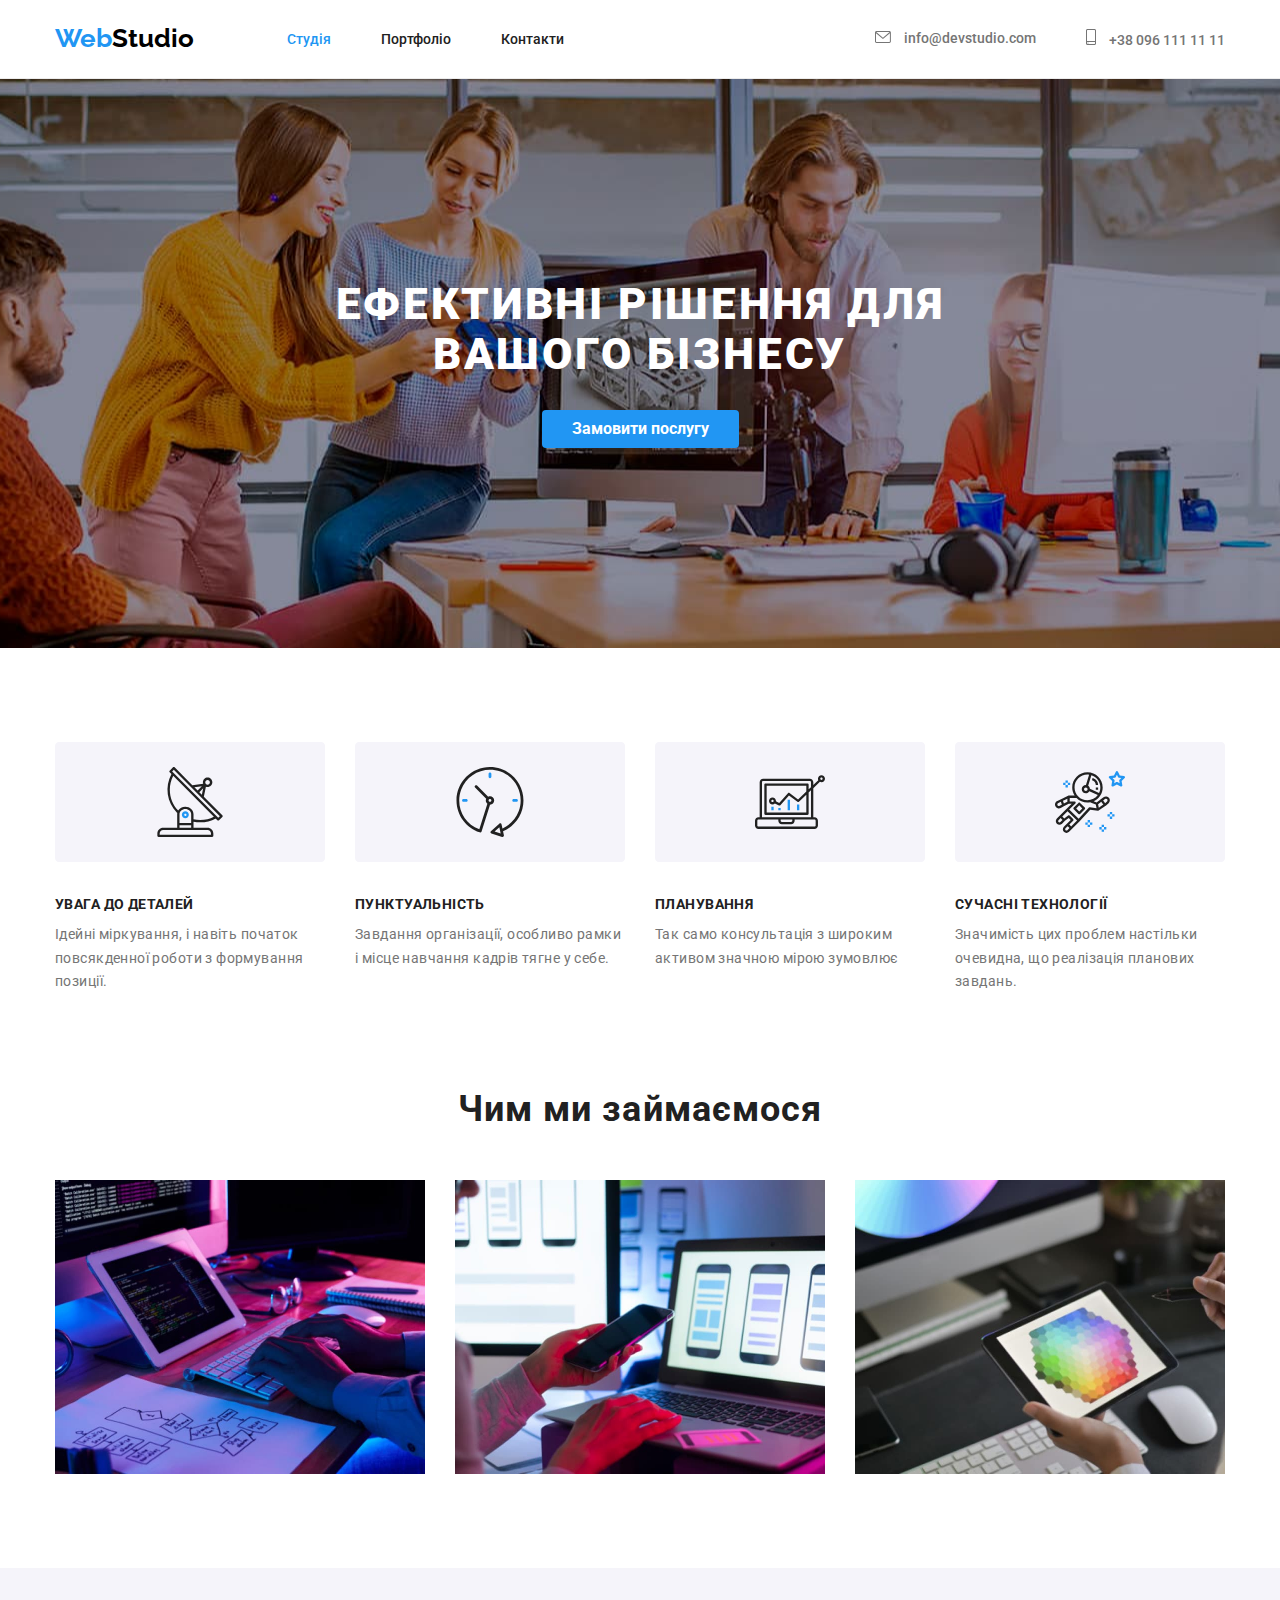
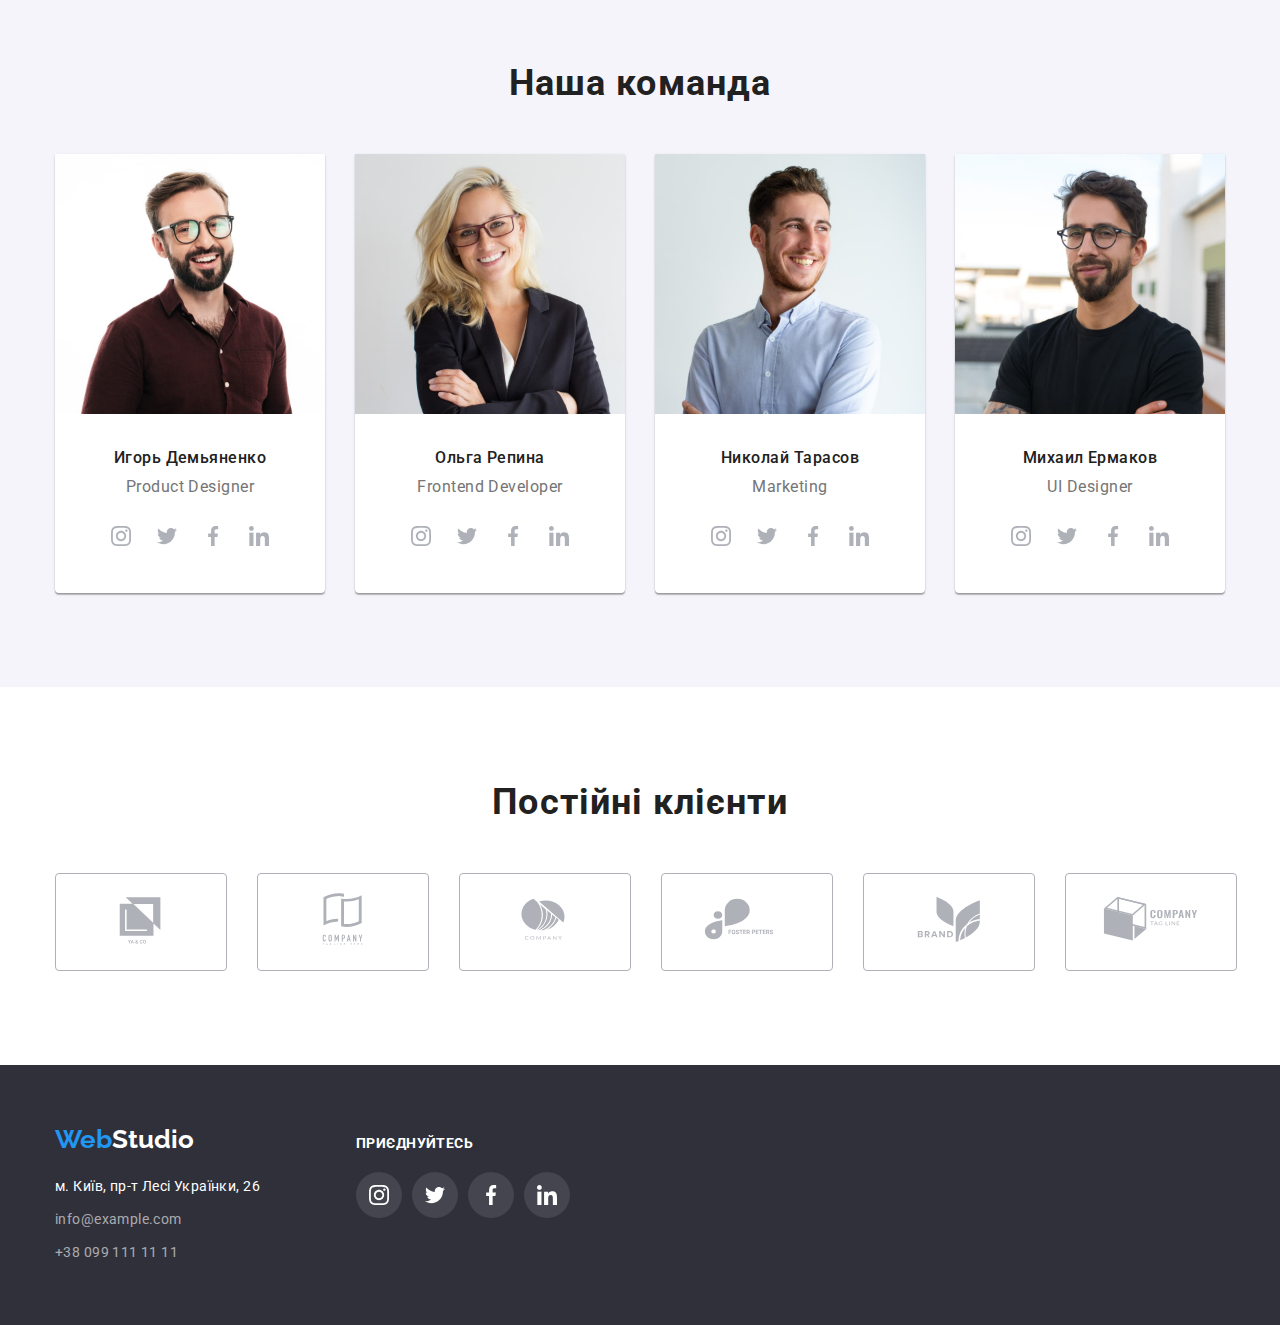
==== index.html @ 24420ca5 "do svg" ====
<!DOCTYPE html>
<html lang="ru">
<head>
    <meta charset="UTF-8">
    <meta http-equiv="X-UA-Compatible" content="IE=edge">
    <meta name="viewport" content="width=device-width, initial-scale=1.0">
    <link rel="preconnect" href="https://fonts.googleapis.com">
    <link rel="preconnect" href="https://fonts.gstatic.com" crossorigin>
    <link href="https://fonts.googleapis.com/css2?family=Raleway:wght@700&family=Roboto:wght@400;500;700;900&display=swap"
        rel="stylesheet">
    <link rel="stylesheet" href="https://cdnjs.cloudflare.com/ajax/libs/modern-normalize/1.1.0/modern-normalize.min.css
">
    <link rel="stylesheet" href="./css/styles.css">
    <title>WebStudio</title>
</head>
<body>
    <header class="header content ">
           
           <div class="container header-container">
             <a href="./index.html" class="logo"> <span class="span">Web</span>Studio
             </a>
            
             <nav class="navigation">
                <ul class="header-list">
                    <li class="header-item"> <a href="./index.html" class="link current">Студія</a></li>
                    <li class="header-item"><a href="./portfolio.html" class="link">Портфоліо</a></li>
                    <li class="header-item"><a href="#" class="link">Контакти</a></li>
                </ul>
             </nav>
             <ul class="contacts">
                <li class="contacts-item "> 
                       
                    <a href="mailto:info@devstudio.com" class="link-contact">
                        <svg class="icon" width="16" height="12">
                            <use href="./images/icons.svg#icon-envelope"></use>
                        </svg>
                        info@devstudio.com
                    </a>
                </li>
                <li class="contacts-item ">
                    
                    <a href="tel:+380961111111" class="link-contact">
                        <svg class="icon" width="10" height="16">
                            <use href="./images/icons.svg#icon-smartphone"></use>
                        </svg>
                        +38 096 111 11 11
                    </a>
                </li>
             </ul>
           </div>
             
           
           
      
    </header>
    <main class="content">
        <!--Hero-->
        <section class="hero">
            <h1 class="title-hero">Ефективні рішення для <br> вашого бізнесу</h1>
            <button type="button" class="button">
                Замовити послугу
            </button>
          
        </section>

        <!--Особливості-->
        <section class="specialy">
            
            <div class="container">
                
                <ul class="list-specialy">
                    <li class="item-specialy">
                        
                            <svg class="icon-benefits" width="270" height="120" >
                                <use href="./images/icons.svg#icon-antenna" ></use>
                            </svg>
                        
                        <h2 class="skill">УВАГА ДО ДЕТАЛЕЙ</h2>
                        <p class="content-specialy">Ідейні міркування, і навіть початок повсякденної роботи з формування позиції.
                
                        </p>
                    </li>
                    <li class="item-specialy">
                        
                            <svg class="icon-benefits" width="270" height="120">
                                <use href="./images/icons.svg#icon-clock"></use>
                            </svg>
                       
                        <h2 class="skill">Пунктуальність</h2>
                        <p class="content-specialy">
                            Завдання організації, особливо рамки і місце навчання кадрів тягне у себе.
                        </p>
                    </li>
                    <li class="item-specialy">
                        
                            <svg class="icon-benefits" width="270" height="120">
                                <use href="./images/icons.svg#icon-diagram"></use>
                            </svg>
                       
                        <h2 class="skill">ПЛАНУВАННЯ</h2>
                        <p class="content-specialy">
                            Так само консультація з широким активом значною мірою зумовлює
                        </p>
                    </li>
                    <li class="item-specialy">
                        
                            <svg class="icon-benefits" width="270" height="120">
                                <use href="./images/icons.svg#icon-astronaut" ></use>
                            </svg>
                       
                        <h2 class="skill">СУЧАСНІ ТЕХНОЛОГІЇ</h2>
                        <p class="content-specialy">
                            Значимість цих проблем настільки очевидна, що реалізація планових завдань.
                        </p>
                    </li>
                </ul>
            </div>
        </section>

        <!--Чим ми займаємося-->
        <section class="activity">
            
           <div class="container">
            <h2 class="title-activity">Чим ми займаємося</h2>
             <ul class="list-activity">
                <li class="item-activity">
                    <a href="#"><img src="./images/typesetting.jpg" alt="верстка сайта" width="370" class="image"></a>
                </li>
                <li class="item-activity">
                    <a href="#"><img src="./images/optimization.jpg" alt="оптимизация" width="370" class="image"></a>
                </li>
                <li class="item-activity">
                    <a href="#"><img src="./images/model.jpg" alt="макет проекта" width="370" class="image"></a>
                </li>
             </ul>
           </div>
        </section>
        <!--Команда-->
        <section class="teams">
            
            <div class="container">
                <h2 class="our-teams">Наша команда</h2>
                <ul class="list-teams">
                    <li class="item-teams">
                        <img src="./images/photo1.jpg" alt="Игорь Демьяненко" width="270" class="photo">
                        <div class="person">
                            <h3 class="name">Игорь Демьяненко</h3>
                            <p class="occupation">Product Designer</p>
                            <ul class="list-social-page">
                                <li class="item-social-page">
                                    <a href="" class="link-social-page">
                                        <svg class="icon-social-page" width="20" height="20">
                                            <use href="./images/icons.svg#icon-instagram"></use>
                                        </svg>
                                    </a>
                                </li>
                                <li class="item-social-page">
                                    <a href="" class="link-social-page">
                                        <svg class="icon-social-page" width="20" height="20">
                                            <use href="./images/icons.svg#icon-twitter"></use>
                                        </svg>
                                    </a>
                                </li>
                                <li class="item-social-page">
                                    <a href="" class="link-social-page">
                                        <svg class="icon-social-page" width="20" height="20">
                                            <use href="./images/icons.svg#icon-facebook"></use>
                                        </svg>
                                    </a>
                                </li>
                                <li class="item-social-page">
                                    <a href="" class="link-social-page">
                                        <svg class="icon-social-page" width="20" height="20">
                                            <use href="./images/icons.svg#icon-linkedin"></use>
                                        </svg>
                                    </a>
                                </li>
                            </ul>
                        </div>
                    </li>
                    <li class="item-teams">
                        <img src="./images/photo2.jpg" alt="Ольга Репина " width="270" class="photo">
                        <div class="person">
                            <h3 class="name">Ольга Репина</h3>
                            <p class="occupation">Frontend Developer</p>
                            <ul class="list-social-page">
                                <li class="item-social-page">
                                    <a href="" class="link-social-page">
                                        <svg class="icon-social-page" width="20" height="20">
                                            <use href="./images/icons.svg#icon-instagram"></use>
                                        </svg>
                                    </a>
                                </li>
                                <li class="item-social-page">
                                    <a href="" class="link-social-page">
                                        <svg class="icon-social-page" width="20" height="20">
                                            <use href="./images/icons.svg#icon-twitter"></use>
                                        </svg>
                                    </a>
                                </li>
                                <li class="item-social-page">
                                    <a href="" class="link-social-page">
                                        <svg class="icon-social-page" width="20" height="20">
                                            <use href="./images/icons.svg#icon-facebook"></use>
                                        </svg>
                                    </a>
                                </li>
                                <li class="item-social-page">
                                    <a href="" class="link-social-page">
                                        <svg class="icon-social-page" width="20" height="20">
                                            <use href="./images/icons.svg#icon-linkedin"></use>
                                        </svg>
                                    </a>
                                </li>
                            </ul>
                        </div>
                    </li>
                    <li class="item-teams">
                        <img src="./images/photo3.jpg" alt="Николай Тарасов" width="270" class="photo">
                        <div class="person">
                            <h3 class="name">Николай Тарасов</h3>
                            <p class="occupation">Marketing</p>
                            <ul class="list-social-page">
                                <li class="item-social-page">
                                    <a href="" class="link-social-page">
                                        <svg class="icon-social-page" width="20" height="20">
                                            <use href="./images/icons.svg#icon-instagram"></use>
                                        </svg>
                                    </a>
                                </li>
                                <li class="item-social-page">
                                    <a href="" class="link-social-page">
                                        <svg class="icon-social-page" width="20" height="20">
                                            <use href="./images/icons.svg#icon-twitter"></use>
                                        </svg>
                                    </a>
                                </li>
                                <li class="item-social-page">
                                    <a href="" class="link-social-page">
                                        <svg class="icon-social-page" width="20" height="20">
                                            <use href="./images/icons.svg#icon-facebook"></use>
                                        </svg>
                                    </a>
                                </li>
                                <li class="item-social-page">
                                    <a href="" class="link-social-page">
                                        <svg class="icon-social-page" width="20" height="20">
                                            <use href="./images/icons.svg#icon-linkedin"></use>
                                        </svg>
                                    </a>
                                </li>
                            </ul>
                        </div>
                    </li>
                    <li class="item-teams">
                        <img src="./images/photo4.jpg" alt="Михаил Ермаков" width="270" class="photo">
                        <div class="person">
                            <h3 class="name">Михаил Ермаков</h3>
                            <p class="occupation">UI Designer</p>
                            <ul class="list-social-page">
                                <li class="item-social-page">
                                    <a href="" class="link-social-page">
                                        <svg class="icon-social-page" width="20" height="20">
                                            <use href="./images/icons.svg#icon-instagram"></use>
                                        </svg>
                                    </a>
                                </li>
                                <li class="item-social-page">
                                    <a href="" class="link-social-page">
                                        <svg class="icon-social-page" width="20" height="20">
                                            <use href="./images/icons.svg#icon-twitter"></use>
                                        </svg>
                                    </a>
                                </li>
                                <li class="item-social-page">
                                    <a href="" class="link-social-page">
                                        <svg class="icon-social-page" width="20" height="20">
                                            <use href="./images/icons.svg#icon-facebook"></use>
                                        </svg>
                                    </a>
                                </li>
                                <li class="item-social-page">
                                    <a href="" class="link-social-page">
                                        <svg class="icon-social-page" width="20" height="20">
                                            <use href="./images/icons.svg#icon-linkedin"></use>
                                        </svg>
                                    </a>
                                </li>
                            </ul>
                        </div>
                    </li>
                </ul>
            </div>
        </section>
        <section class="clients">
            <div class="container">
                <h2 class="clients-title">Постійні клієнти</h2>
                <ul class="clients-list">
                    <li class="clients-item">
                        <svg class="clients-logo" width="106" height="60">
                            <use href="./images/icons.svg#icon-yago"></use>
                        </svg>
                    </li>
                    <li class="clients-item">
                        <svg class="clients-logo" width="106" height="60">
                            <use href="./images/icons.svg#icon-company"></use>
                        </svg>
                    </li>
                    <li class="clients-item">
                        <svg class="clients-logo" width="106" height="60">
                            <use href="./images/icons.svg#icon-group"></use>
                        </svg>
                    </li>
                    <li class="clients-item">
                        <svg class="clients-logo" width="106" height="60">
                            <use href="./images/icons.svg#icon-foster-peters"></use>
                        </svg>
                    </li>
                    <li class="clients-item">
                        <svg class="clients-logo" width="106" height="60">
                            <use href="./images/icons.svg#icon-brand"></use>
                        </svg>
                    </li>
                    <li class="clients-item">
                        <svg class="clients-logo" width="106" height="60">
                            <use href="./images/icons.svg#icon-tagline"></use>
                        </svg>
                    </li>
                </ul>
            </div>
        </section>
    </main>
    <footer class="content footer">
        
           <div class="container container-footer">
             <div class="container-address">
                <a href="#" class="logodown"><span class="spandown">Web</span>Studio</a>
                <address class="address">
                    <ul class="list-address">
                        <li class="item-address"><a href="https://goo.gl/maps/XZynYj2sDtxEhhcv8" target="_blank" class="kyiv">м. Київ,
                                пр-т Лесі Українки, 26</a> </li>
                        <li class="item-address"> <a href="mailto:info@example.com" class="mailto">info@example.com</a></li>
                        <li class="item-address"> <a href="tel:+380991111111" class="telephone">+38 099 111 11 11</a></li>
                    </ul>
                </address>
             </div>
             <div class="container-social-page">
                <p class="invite">Приєднуйтесь</p>
                <ul class="social-page-footer">
                    <li class="item-social-footer">
                        <svg class="footer-logo-social " width="20" height="20">
                            <use href="./images/icons.svg#icon-instagram"></use>
                        </svg>
                    </li>
                    <li class="item-social-footer">
                        <svg class="footer-logo-social" width="20" height="20">
                            <use href="./images/icons.svg#icon-twitter"></use>
                        </svg>
                    </li>
                    <li class="item-social-footer">
                        <svg class="footer-logo-social" width="20" height="20">
                            <use href="./images/icons.svg#icon-facebook"></use>
                        </svg>
                    </li>
                    <li class="item-social-footer">
                        <svg class="footer-logo-social" width="20" height="20">
                            <use href="./images/icons.svg#icon-linkedin"></use>
                        </svg>
                    </li>
                </ul>
             </div>
           </div>
       
        

    </footer>
    
</body>
</html>
---- css/styles.css ----
:root{
    --primary-color: #212121;
    --secondery-color: #757575 ;
    --accent-color: #2196F3 ;
    --header-color: #2F303A;
    --text-color:#fff;
    --border-color:#F5F4FA;
    --second-border-color:#EEEEEE;
    --primary-font: 'Roboto',sans-serif; 
    --secondary-fonts: 'Raleway',sans-serif; 
    --normal-font: 400;
    --medium-font: 500;
    --bold-font: 700;
    --bolder-font: 900;
}


li{
    list-style: none;
}
.body {
    font-family: var(--primary-font);
    color:var(--primary-color);
    font-size: 14px;
    letter-spacing: 0.03em;
    
    
}
.image{
    display: block;
}

.container{
    width: 1200px;
    margin: 0 auto;
    padding-left: 15px;
    padding-right: 15px;
    
}


.header{
    border-bottom: 1px solid #ECECEC;
    padding-top: 24px;
    padding-bottom: 24px;
}
.header-container{
    display: flex;
    align-items: center;
}

.logo{
    
    font-family:var(--secondary-fonts);
    font-size: 26px;
    font-weight: var(--bold-font);
    color:black;
    margin-right: 93px;
    text-decoration: none;
    
}
.span{
    color: var(--accent-color);
}

 .nav{
    display: flex;
} 
.header-list{
   display: flex;
   list-style: none;
   padding-left: 0;
   margin: 0 auto;
   
}

.header-item:not(:last-child){
    margin-right: 50px;
    
    
}


.contacts{
    display: flex;
    list-style: none;
    padding-left: 0;
    margin: 0;
    margin-left: auto;
    
    
    
}


.contacts-item:not(:last-child){
    margin-right: 50px;
}


.link{
    text-decoration: none;
    font-family: var(--primary-font);
    font-size: 14px;
    font-weight: var(--medium-font);
    color: var(--primary-color);
    
}
  .link:hover{
    color: var(--accent-color);
}  

.link-contact{
    
    font-family: var(--primary-font);
    font-size: 14px;
    font-weight: var(--medium-font);
    color: var(--secondery-color);
    text-decoration: none;
}

.icon {
    display: inline-block;
    fill: #757575;
    margin-right: 10px;
}
 .link-contact:hover{
    color: var(--accent-color);
} 
.icon:hover{
    fill: var(--accent-color);
}  

/* Hero */
.hero{
    background-color: #C4C4C4;
    padding: 200px 0 ;
    text-align: center; 
    background-image: url(../images/hero.jpg),
    linear-gradient(to right,rgba(47, 48, 58, 0.4),rgba(47, 48, 58, 0.4)); 
    background-repeat: no-repeat;
    background-position: center;
    
    
}
.title-hero{
   
    font-family: var(--primary-font);
    font-size: 44px;
    font-weight: var(--bolder-font);
    color: var(--text-color);
    margin: 0 auto;
    text-align: center;
    text-transform: uppercase;
    letter-spacing: 0.06em;
    margin-bottom: 30px;
    
    
}
.button{
    
    background-color: var(--accent-color);
    border: none;
    border-radius: 4px;
    color: var(--text-color);
    font-family: var(--primary-font);
    font-size: 16px;
    font-weight: var(--bold-font);
    padding: 10px 30px 10px 30px;
}

/* Особливості */
.specialy{
 padding-top: 94px;
 padding-bottom: 94px; 
}
.title-specialy{
    opacity: 0;
}
.list-specialy{
    display: flex;
    list-style: none;
    padding-left: 0;
    margin: 0;
}

.item-specialy{
   text-align: left;
    width: 270px;
}
.item-specialy:not(:last-child){
    margin-right: 30px;
}

.skill{
   
    font-family: var(--primary-font);
    font-size: 14px;
    line-height: 1.14;
    letter-spacing: 0.03em;
    font-weight: var(--bold-font);
    color: var(--primary-color);
    text-transform: uppercase;
    margin-top: 30px;
    margin-bottom: 10px;
   
}
.content-specialy{
    font-family: var(--primary-font);
    font-size: 14px;
    line-height: 1.7;
    font-weight: var(--normal-font);
    color:var(--secondery-color);
    letter-spacing: 0.03em;
    margin-top: 0;
    margin-bottom: 0;
}



   
   




/* Чим ми займаємося */
.activity{
    padding-bottom: 94px;
    
}
.title-activity{
    font-family: var(--primary-font);
    font-size: 36px;
    line-height: 1.17;
    text-align: center;
    letter-spacing: 0.03em;
    font-weight: var(--bold-font);
    color: var(--primary-color);
    margin-top: 0;
    margin-bottom: 50px;
    justify-content: center;
    
}
.list-activity{
   display: flex;
   padding-left: 0;
   margin-top: 0;
   margin-bottom: 0;
   justify-content: center;

}
.item-activity{
    list-style: none;
}
.item-activity:not(:last-child){
    margin-right: 30px;
}


/* Команда */
.teams{
    background-color: var(--border-color);
    margin: auto;
    padding-top: 94px;
    padding-bottom: 94px;
}

.our-teams{
    font-family: var(--primary-font);
    font-size: 36px;
    line-height: 1.17;
    text-align: center;
    letter-spacing: 0.03em;
    font-weight: var(--bold-font);
    color: var(--primary-color);
    margin-top: 0;
    margin-bottom: 50px;
    
    
}

.list-teams{
    display: flex;
    list-style: none;
    margin-top: 0;
    margin-bottom: 0;
    padding-left: 0;
    justify-content:center;
}
.link-social-page{
    /* display: block;
    width: 44px;
    height: 44px;
    background-color: #FFFFFF;
    border: 1px solid #fff;
    border-radius: 50% 50% ;  */
    
}



.item-teams{
    
    background: var(--text-color);
    box-shadow: 0px 1px 3px rgba(0, 0, 0, 0.12), 0px 1px 1px rgba(0, 0, 0, 0.14), 0px 2px 1px rgba(0, 0, 0, 0.2);
    border-radius: 0px 0px 4px 4px;
    text-align: center;
    
}
.item-teams:not(:last-child){
    margin-right: 30px;
}

.person{
    padding-top: 30px;
    padding-bottom: 30px;
}
.name{
    font-family:var(--primary-font);
    font-size: 16px;
    line-height: 1.18;
    letter-spacing: 0.03em;
    font-weight: 500;
    color: var(--primary-color);
    margin: 0 auto;
    margin-bottom: 10px;
   
}
.occupation{
    font-family: var(--primary-font);
    font-size: 16px;
    line-height: 1.18;
    font-weight: 400;
    letter-spacing: 0.03em;
    font-weight: var(--normal-font);
    color: var(--secondery-color);
    margin: 0 auto;
}
.list-social-page{
    display: flex;
    margin-top: 16px;
    padding-left: 0;
    justify-content: center;
    
}
 .item-social-page{
    display: block;
    background-color: #FFFFFF;
    border: 1px solid #fff;
    border-radius: 50% 50%;
    
} 

.icon-social-page{
    margin: 12px 12px;
    fill: #AFB1B8;
    
}
 .item-social-page:hover{
    background-color: var(--accent-color);
    
} 
.icon-social-page:hover{
  fill: #FFFFFF; 
  
}
/* Наші клієнти */
.clients{
    padding-top: 94px;
    padding-bottom: 94px;
}
.clients-title{
    font-family: var(--primary-font);
    font-weight: var(--bold-font);
    font-size: 36px;
    line-height: 1.17;
    text-align: center;
    letter-spacing: 0.03em;
    margin-top: 0;
    margin-bottom: 0;
    color: var(--primary-color);
    justify-content: center;
}
.clients-list{
    display: flex;
    padding-left: 0;
    margin-top: 50px;
    margin-bottom: 0;
}
.clients-item{
    
    border: 1px solid #AFB1B8;
    border-radius: 4px;
    
}
.clients-item:not(:last-child){
    margin-right: 30px;
}
.clients-logo{
    fill: #AFB1B8;
    margin: 16px 32px;
    
    
}
.clients-item:hover{
  border: 1px solid var(--accent-color);
}
.clients-logo:hover{
    fill: var(--accent-color);
}
/* Footer */
.footer{
    background-color: var(--header-color);
    margin: auto;
    padding-top: 60px;
    padding-bottom: 60px;
    
}
.container-footer{
    display: flex;
    justify-content: flex-start;
    align-items: baseline;
    
}

.invite{
    font-family: var(--primary-font);
    font-weight: var(--bold-font);
    font-size: 14px;
    line-height: 1.14;
    letter-spacing: 0.03em;
    text-transform: uppercase;
    color: #FFFFFF;
    margin-top: 0;
    margin-bottom: 0;
}
.social-page-footer{
    display: flex;
    padding-left: 0;
    margin-top: 20px;
    margin-bottom: 0;
}
.container-address{
    margin-right: 70px;
    min-width: 231px;
}

.logodown{
    display: inline-block;
    text-decoration: none;
    font-family: var(--secondary-fonts);
    font-size: 26px;
    font-weight: var(--bold-font);
    color: var(--text-color);
    
    
    
}
.spandown{
    color: var(--accent-color);
}
.address{
   margin-top: 20px;
   
   
}
.list-address{
    list-style: none;
    padding-left: 0;
    margin: 0;
    
}
.item-address{
    font-family: var(--primary-font);
    font-size: 14px;
    line-height: 1.71;
    letter-spacing: 0.03em;
    font-weight: var(--normal-font);
    font-style: normal;
}
.item-address:not(:last-child){
    margin-bottom: 9px;
}

.kyiv{
    text-decoration: none;
    color: var(--text-color);
    
   
}
.mailto{
   text-decoration: none;
   
   color:rgba(255, 255, 255, 0.6);
  
}
.telephone{
    text-decoration: none;
    
    color: rgba(255, 255, 255, 0.6);
    
}
.item-social-footer{
    display: block;
    width: 46px;
    height: 46px;
    background-color: rgba(255, 255, 255, 0.1);
    border: 1px solid transparent;
    border-radius: 50% 50%;
}
.item-social-footer:not(:last-child) {
    margin-right: 10px;
    
}
.item-social-footer:hover{
    background-color: var(--accent-color);
}
.footer-logo-social{
    margin: 12px 12px;
    fill:#ffffff;
    background-position: center;

}



/*Portfolio*/

.projects{
 padding-top: 94px;
  padding-bottom: 94px; 
    
}
.title-none{
    opacity: 0;
}
.list-kind{
    display: flex;
    list-style: none;
    justify-content: center;
    
    padding-left: 0;
    margin: 0;
    margin-bottom: 50px;
}

.item-kind:not(:last-child){
    margin-right: 8px;
}

.internal{
    font-family: var(--primary-font);
    font-size: 16px;
    font-weight: var(--medium-font);
    line-height: 1.62;
    text-align: center;
    letter-spacing: 0.03em;
    color: var(--primary-color);
    background: var(--border-color);
    border: none;
    border-radius: 4px;
    padding: 5px 20px 5px 20px;
    
}
.internal:hover{
   background-color: var(--accent-color);
   color: var(--text-color);
   box-shadow: 0px 3px 1px rgba(0, 0, 0, 0.1), 0px 1px 2px rgba(0, 0, 0, 0.08), 0px 2px 2px rgba(0, 0, 0, 0.12);
}
.internal:focus{
    background-color: var(--accent-color);
    color: #FFFFFF;
}

.list-projects{
   display: flex;
   flex-wrap: wrap;
   gap: 30px;
   list-style: none;
   justify-content: center;
   margin: 0;
   padding-left: 0;
}

.item-projects{
  flex-basis: calc((100% - 60px) / 3);
  
}


.kind-business{
    padding-top: 20px;
    padding-right: 24px;
    padding-left: 24px;
    padding-bottom: 20px;
    border: 1px solid #EEEEEE;
    border-top: none;
}

.title-project{
    font-family: var(--primary-font);
    font-size: 18px;
    line-height: 2.0;
    letter-spacing: 0.06em;
    font-weight: var(--bold-font);
    letter-spacing: 0.06em;
    color: var(--primary-color);
    
}
.kind{
    font-family: var(--primary-font);
    font-size: 16px;
    line-height: 1.88;
    letter-spacing: 0.03em;
    font-weight: var(--normal-font);
    color: var(--secondery-color);
    margin-bottom: 4px;
    
}
.description{
    margin: 0;
    
}
.current {
    color: var(--accent-color);
}
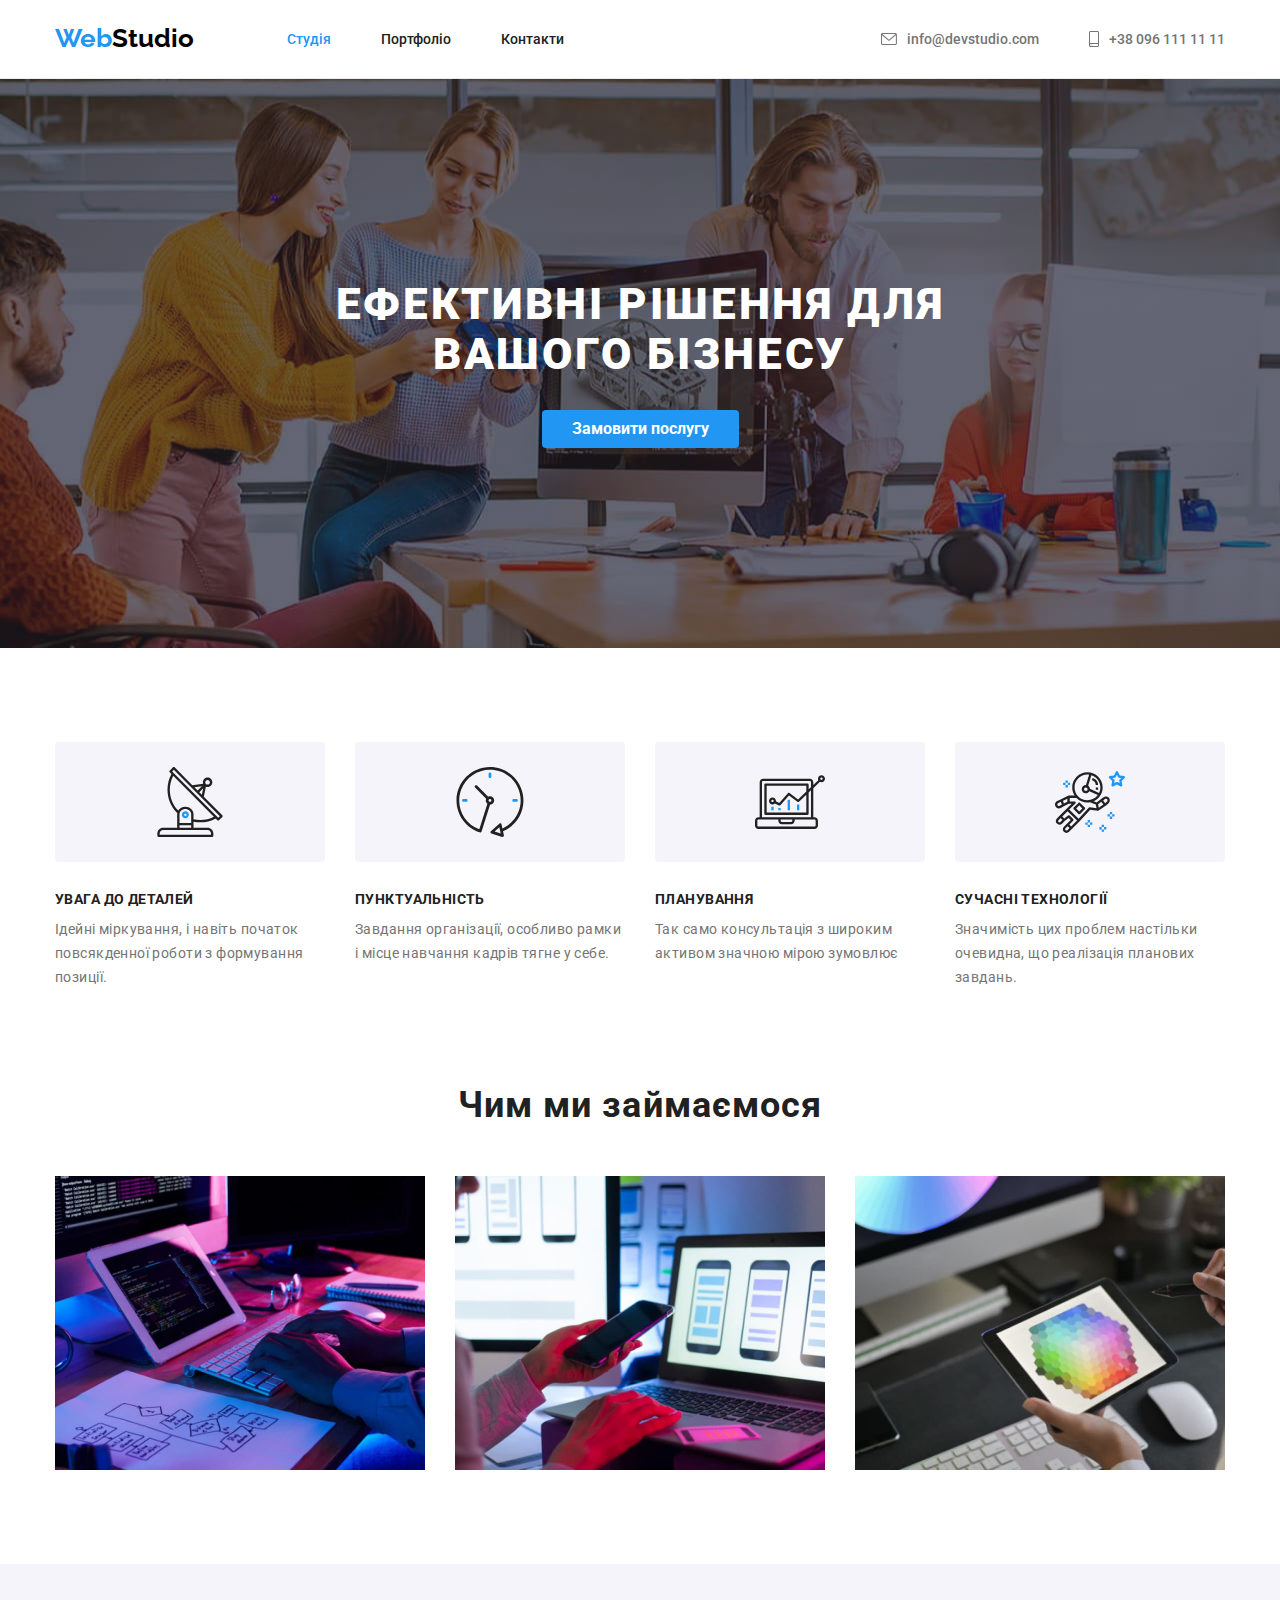
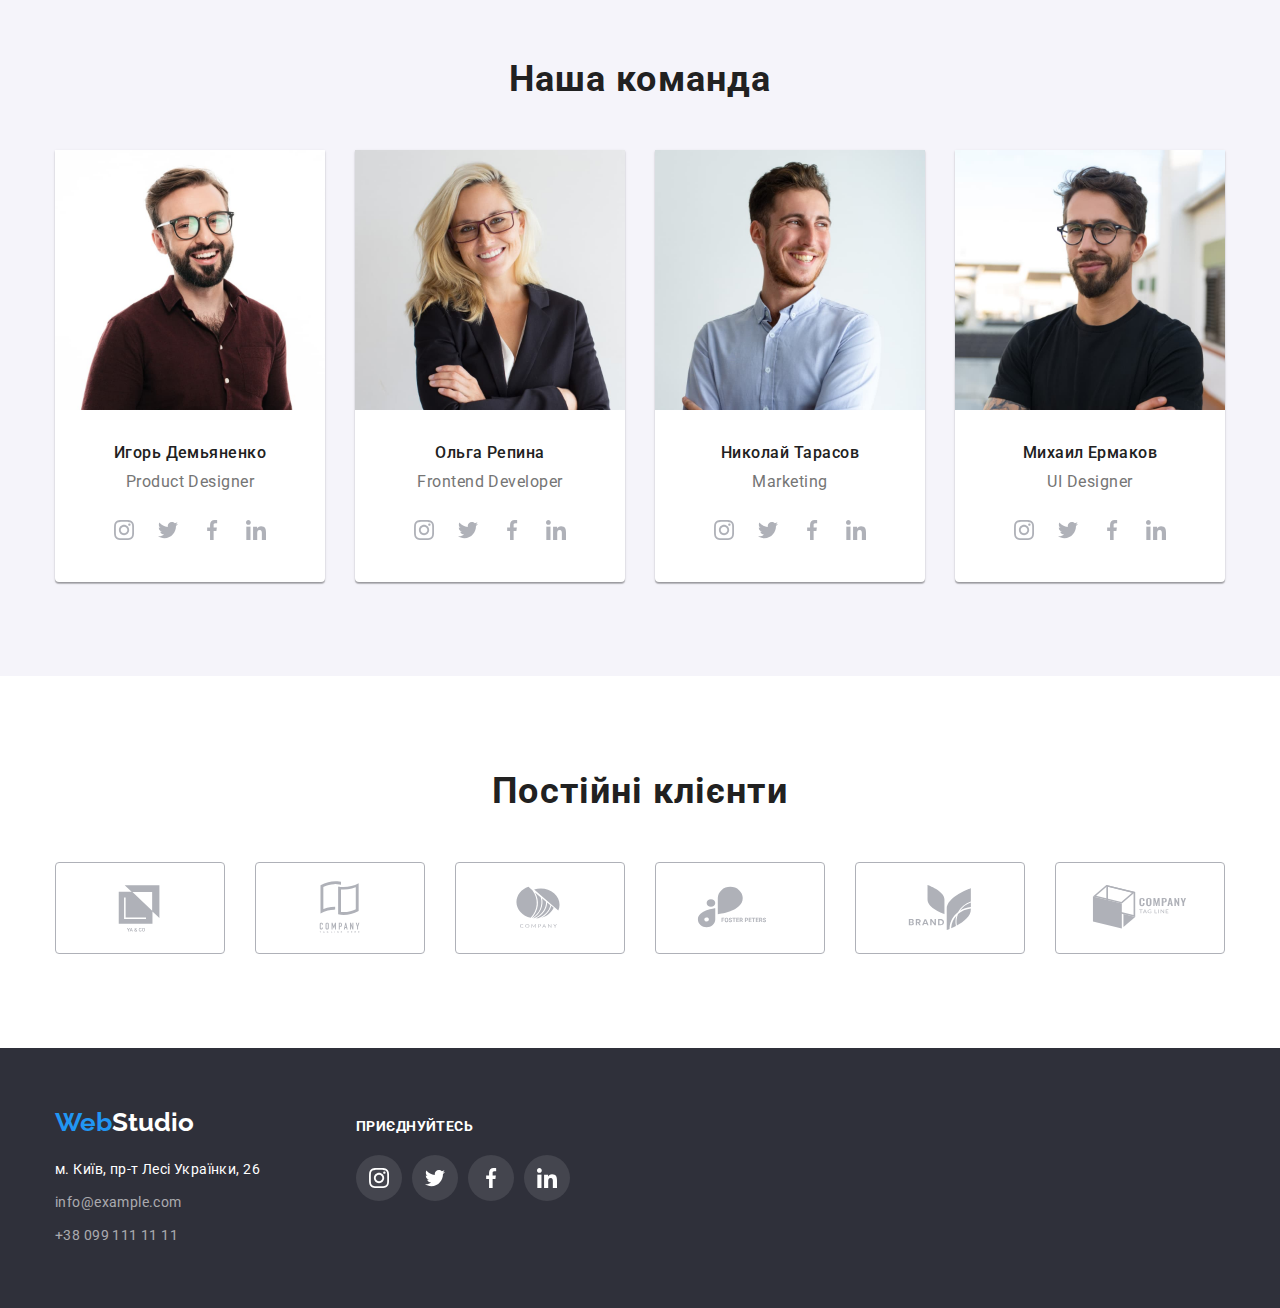
==== commit ae51fa3d: "corect" ====
--- a/index.html
+++ b/index.html
@@ -31,6 +31,7 @@
                 <li class="contacts-item "> 
                        
                     <a href="mailto:info@devstudio.com" class="link-contact">
+                        
                         <svg class="icon" width="16" height="12">
                             <use href="./images/icons.svg#icon-envelope"></use>
                         </svg>
@@ -71,9 +72,11 @@
                 <ul class="list-specialy">
                     <li class="item-specialy">
                         
-                            <svg class="icon-benefits" width="270" height="120" >
-                                <use href="./images/icons.svg#icon-antenna" ></use>
-                            </svg>
+                            <div class="container-icon">
+                                <svg class="icon-benefits" width="70" height="70">
+                                    <use href="./images/icons.svg#icon-antenna"></use>
+                                </svg>
+                            </div>
                         
                         <h2 class="skill">УВАГА ДО ДЕТАЛЕЙ</h2>
                         <p class="content-specialy">Ідейні міркування, і навіть початок повсякденної роботи з формування позиції.
@@ -82,9 +85,11 @@
                     </li>
                     <li class="item-specialy">
                         
-                            <svg class="icon-benefits" width="270" height="120">
-                                <use href="./images/icons.svg#icon-clock"></use>
-                            </svg>
+                            <div class="container-icon">
+                                <svg class="icon-benefits" width="70" height="70">
+                                    <use href="./images/icons.svg#icon-clock"></use>
+                                </svg>
+                            </div>
                        
                         <h2 class="skill">Пунктуальність</h2>
                         <p class="content-specialy">
@@ -92,10 +97,12 @@
                         </p>
                     </li>
                     <li class="item-specialy">
-                        
-                            <svg class="icon-benefits" width="270" height="120">
-                                <use href="./images/icons.svg#icon-diagram"></use>
-                            </svg>
+                           <div class="container-icon">
+                             <svg class="icon-benefits" width="70" height="70">
+                                 <use href="./images/icons.svg#icon-diagram"></use>
+                             </svg>
+                           </div>
+                            
                        
                         <h2 class="skill">ПЛАНУВАННЯ</h2>
                         <p class="content-specialy">
@@ -104,9 +111,11 @@
                     </li>
                     <li class="item-specialy">
                         
-                            <svg class="icon-benefits" width="270" height="120">
-                                <use href="./images/icons.svg#icon-astronaut" ></use>
-                            </svg>
+                            <div class="container-icon">
+                                <svg class="icon-benefits" width="70" height="70">
+                                    <use href="./images/icons.svg#icon-astronaut"></use>
+                                </svg>
+                            </div>
                        
                         <h2 class="skill">СУЧАСНІ ТЕХНОЛОГІЇ</h2>
                         <p class="content-specialy">
@@ -297,34 +306,46 @@
                 <h2 class="clients-title">Постійні клієнти</h2>
                 <ul class="clients-list">
                     <li class="clients-item">
-                        <svg class="clients-logo" width="106" height="60">
-                            <use href="./images/icons.svg#icon-yago"></use>
-                        </svg>
-                    </li>
-                    <li class="clients-item">
-                        <svg class="clients-logo" width="106" height="60">
-                            <use href="./images/icons.svg#icon-company"></use>
-                        </svg>
-                    </li>
-                    <li class="clients-item">
-                        <svg class="clients-logo" width="106" height="60">
-                            <use href="./images/icons.svg#icon-group"></use>
-                        </svg>
-                    </li>
-                    <li class="clients-item">
-                        <svg class="clients-logo" width="106" height="60">
-                            <use href="./images/icons.svg#icon-foster-peters"></use>
-                        </svg>
-                    </li>
-                    <li class="clients-item">
-                        <svg class="clients-logo" width="106" height="60">
-                            <use href="./images/icons.svg#icon-brand"></use>
-                        </svg>
-                    </li>
-                    <li class="clients-item">
-                        <svg class="clients-logo" width="106" height="60">
-                            <use href="./images/icons.svg#icon-tagline"></use>
-                        </svg>
+                        <a href="" class="link-clients-logo">
+                            <svg class="clients-logo" width="106" height="60">
+                                <use href="./images/icons.svg#icon-yago"></use>
+                            </svg>
+                        </a>
+                    </li>
+                    <li class="clients-item">
+                        <a href="" class="link-clients-logo">
+                            <svg class="clients-logo" width="106" height="60">
+                                <use href="./images/icons.svg#icon-company"></use>
+                            </svg>
+                        </a>
+                    </li>
+                    <li class="clients-item">
+                        <a href="" class="link-clients-logo">
+                            <svg class="clients-logo" width="106" height="60">
+                                <use href="./images/icons.svg#icon-group"></use>
+                            </svg>
+                        </a>
+                    </li>
+                    <li class="clients-item">
+                        <a href="" class="link-clients-logo">
+                            <svg class="clients-logo" width="106" height="60">
+                                <use href="./images/icons.svg#icon-foster-peters"></use>
+                            </svg>
+                        </a>
+                    </li>
+                    <li class="clients-item">
+                       <a href="" class="link-clients-logo">
+                          <svg class="clients-logo" width="106" height="60">
+                             <use href="./images/icons.svg#icon-brand"></use>
+                          </svg>
+                       </a>
+                    </li>
+                    <li class="clients-item">
+                        <a href="" class="link-clients-logo">
+                            <svg class="clients-logo" width="106" height="60">
+                                <use href="./images/icons.svg#icon-tagline"></use>
+                            </svg>
+                        </a>
                     </li>
                 </ul>
             </div>
@@ -348,24 +369,32 @@
                 <p class="invite">Приєднуйтесь</p>
                 <ul class="social-page-footer">
                     <li class="item-social-footer">
-                        <svg class="footer-logo-social " width="20" height="20">
-                            <use href="./images/icons.svg#icon-instagram"></use>
-                        </svg>
+                        <a href="" class="link-footer-logo-social">
+                            <svg class="footer-logo-social " width="20" height="20">
+                                <use href="./images/icons.svg#icon-instagram"></use>
+                            </svg>
+                        </a>
                     </li>
                     <li class="item-social-footer">
-                        <svg class="footer-logo-social" width="20" height="20">
-                            <use href="./images/icons.svg#icon-twitter"></use>
-                        </svg>
+                        <a href="" class="link-footer-logo-social">
+                            <svg class="footer-logo-social" width="20" height="20">
+                                <use href="./images/icons.svg#icon-twitter"></use>
+                            </svg>
+                        </a>
                     </li>
                     <li class="item-social-footer">
-                        <svg class="footer-logo-social" width="20" height="20">
-                            <use href="./images/icons.svg#icon-facebook"></use>
-                        </svg>
+                        <a href="" class="link-footer-logo-social">
+                            <svg class="footer-logo-social" width="20" height="20">
+                                <use href="./images/icons.svg#icon-facebook"></use>
+                            </svg>
+                        </a>
                     </li>
                     <li class="item-social-footer">
-                        <svg class="footer-logo-social" width="20" height="20">
-                            <use href="./images/icons.svg#icon-linkedin"></use>
-                        </svg>
+                        <a href="" class="link-footer-logo-social">
+                            <svg class="footer-logo-social" width="20" height="20">
+                                <use href="./images/icons.svg#icon-linkedin"></use>
+                            </svg>
+                        </a>
                     </li>
                 </ul>
              </div>
--- a/css/styles.css
+++ b/css/styles.css
@@ -77,7 +77,6 @@
 .header-item:not(:last-child){
     margin-right: 50px;
     
-    
 }
 
 
@@ -106,12 +105,13 @@
     color: var(--primary-color);
     
 }
-  .link:hover{
+   .link:hover{
     color: var(--accent-color);
-}  
+}   
 
 .link-contact{
-    
+    display: flex;
+    align-items: center;
     font-family: var(--primary-font);
     font-size: 14px;
     font-weight: var(--medium-font);
@@ -120,24 +120,23 @@
 }
 
 .icon {
-    display: inline-block;
+    
     fill: #757575;
     margin-right: 10px;
 }
- .link-contact:hover{
+.link-contact:hover{
+    fill: var(--accent-color);
     color: var(--accent-color);
-} 
-.icon:hover{
-    fill: var(--accent-color);
+    
 }  
+
 
 /* Hero */
 .hero{
     background-color: #C4C4C4;
     padding: 200px 0 ;
     text-align: center; 
-    background-image: url(../images/hero.jpg),
-    linear-gradient(to right,rgba(47, 48, 58, 0.4),rgba(47, 48, 58, 0.4)); 
+    background-image:linear-gradient(to right, rgba(47, 48, 58, 0.4), rgba(47, 48, 58, 0.4)), url(../images/hero.jpg); 
     background-repeat: no-repeat;
     background-position: center;
     
@@ -217,6 +216,14 @@
 }
 
 
+.container-icon{
+    background-color: #F5F4FA;
+    border-radius: 4px;
+    display: flex;
+    height: 120px;
+    align-items: center;
+    justify-content: center;
+}
 
    
    
@@ -227,8 +234,8 @@
 /* Чим ми займаємося */
 .activity{
     padding-bottom: 94px;
-    
-}
+}
+
 .title-activity{
     font-family: var(--primary-font);
     font-size: 36px;
@@ -288,83 +295,81 @@
     padding-left: 0;
     justify-content:center;
 }
-.link-social-page{
-    /* display: block;
+
+
+
+
+.item-teams{
+    
+    background: var(--text-color);
+    box-shadow: 0px 1px 3px rgba(0, 0, 0, 0.12), 0px 1px 1px rgba(0, 0, 0, 0.14), 0px 2px 1px rgba(0, 0, 0, 0.2);
+    border-radius: 0px 0px 4px 4px;
+    text-align: center;
+    
+} 
+.item-teams:not(:last-child){
+    margin-right: 30px;
+}
+
+.person{
+    padding-top: 30px;
+    padding-bottom: 30px;
+}
+.name{
+    font-family:var(--primary-font);
+    font-size: 16px;
+    line-height: 1.18;
+    letter-spacing: 0.03em;
+    font-weight: 500;
+    color: var(--primary-color);
+    margin: 0 auto;
+    margin-bottom: 10px;
+   
+}
+.occupation{
+    font-family: var(--primary-font);
+    font-size: 16px;
+    line-height: 1.18;
+    font-weight: 400;
+    letter-spacing: 0.03em;
+    font-weight: var(--normal-font);
+    color: var(--secondery-color);
+    margin: 0 auto;
+}
+
+.list-social-page{
+    display: flex;
+    margin-top: 16px;
+    padding-left: 0;
+    justify-content: center;
+    
+}
+.link-social-page {
+    display: flex;
+    align-items: center;
+    justify-content: center;
     width: 44px;
     height: 44px;
     background-color: #FFFFFF;
     border: 1px solid #fff;
-    border-radius: 50% 50% ;  */
-    
-}
-
-
-
-.item-teams{
-    
-    background: var(--text-color);
-    box-shadow: 0px 1px 3px rgba(0, 0, 0, 0.12), 0px 1px 1px rgba(0, 0, 0, 0.14), 0px 2px 1px rgba(0, 0, 0, 0.2);
-    border-radius: 0px 0px 4px 4px;
-    text-align: center;
-    
-}
-.item-teams:not(:last-child){
-    margin-right: 30px;
-}
-
-.person{
-    padding-top: 30px;
-    padding-bottom: 30px;
-}
-.name{
-    font-family:var(--primary-font);
-    font-size: 16px;
-    line-height: 1.18;
-    letter-spacing: 0.03em;
-    font-weight: 500;
-    color: var(--primary-color);
-    margin: 0 auto;
-    margin-bottom: 10px;
-   
-}
-.occupation{
-    font-family: var(--primary-font);
-    font-size: 16px;
-    line-height: 1.18;
-    font-weight: 400;
-    letter-spacing: 0.03em;
-    font-weight: var(--normal-font);
-    color: var(--secondery-color);
-    margin: 0 auto;
-}
-.list-social-page{
-    display: flex;
-    margin-top: 16px;
-    padding-left: 0;
-    justify-content: center;
-    
-}
- .item-social-page{
-    display: block;
-    background-color: #FFFFFF;
-    border: 1px solid #fff;
     border-radius: 50% 50%;
-    
-} 
+
+}
 
 .icon-social-page{
-    margin: 12px 12px;
+    
     fill: #AFB1B8;
     
 }
- .item-social-page:hover{
+.link-social-page:hover,
+:focus{
     background-color: var(--accent-color);
-    
-} 
-.icon-social-page:hover{
-  fill: #FFFFFF; 
-  
-}
+    fill: #FFFFFF;
+}
+
+
+
+
 /* Наші клієнти */
 .clients{
     padding-top: 94px;
@@ -388,27 +393,30 @@
     margin-top: 50px;
     margin-bottom: 0;
 }
-.clients-item{
-    
+.clients-item:not(:last-child){
+    margin-right: 30px;
+}
+.link-clients-logo{
+    display: flex;
+    align-items: center;
+    justify-content: center;
+    width: 170px;
+    height: 92px;
     border: 1px solid #AFB1B8;
     border-radius: 4px;
     
 }
-.clients-item:not(:last-child){
-    margin-right: 30px;
-}
+
 .clients-logo{
     fill: #AFB1B8;
-    margin: 16px 32px;
-    
-    
-}
-.clients-item:hover{
+}
+
+.link-clients-logo:hover,
+:focus{
   border: 1px solid var(--accent-color);
-}
-.clients-logo:hover{
-    fill: var(--accent-color);
-}
+  fill: var(--accent-color);
+}
+
 /* Footer */
 .footer{
     background-color: var(--header-color);
@@ -501,8 +509,10 @@
     color: rgba(255, 255, 255, 0.6);
     
 }
-.item-social-footer{
-    display: block;
+.link-footer-logo-social{
+    display: flex;
+    align-items: center;
+    justify-content: center;
     width: 46px;
     height: 46px;
     background-color: rgba(255, 255, 255, 0.1);
@@ -513,14 +523,12 @@
     margin-right: 10px;
     
 }
-.item-social-footer:hover{
+.link-footer-logo-social:hover,
+:focus{
     background-color: var(--accent-color);
 }
 .footer-logo-social{
-    margin: 12px 12px;
     fill:#ffffff;
-    background-position: center;
-
 }
 
 
@@ -528,7 +536,7 @@
 /*Portfolio*/
 
 .projects{
- padding-top: 94px;
+  padding-top: 94px;
   padding-bottom: 94px; 
     
 }
@@ -587,7 +595,14 @@
   flex-basis: calc((100% - 60px) / 3);
   
 }
-
+ .link-projects{
+    display: block;
+    text-decoration: none;
+} 
+.link-projects:hover,
+:focus{
+    box-shadow: 3px 3px  rgba(0, 0, 0, 0.1);
+}
 
 .kind-business{
     padding-top: 20px;
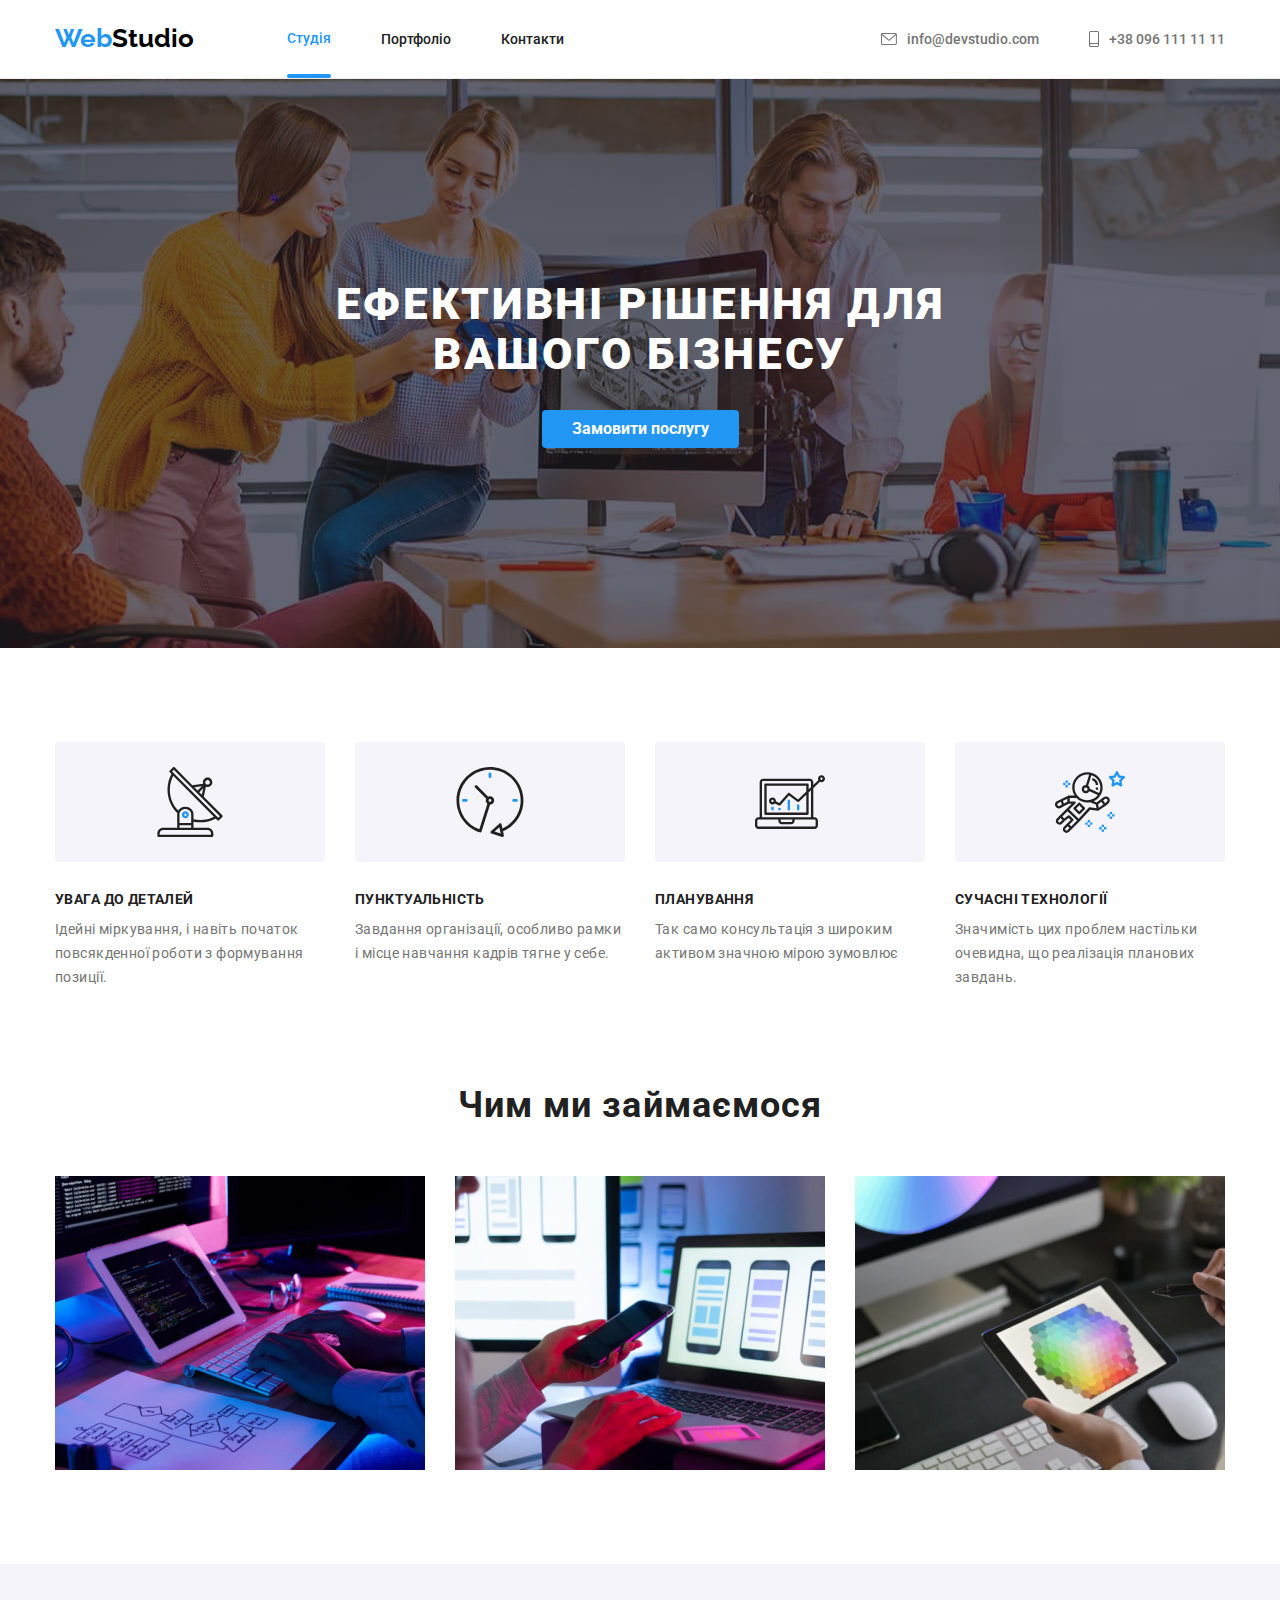
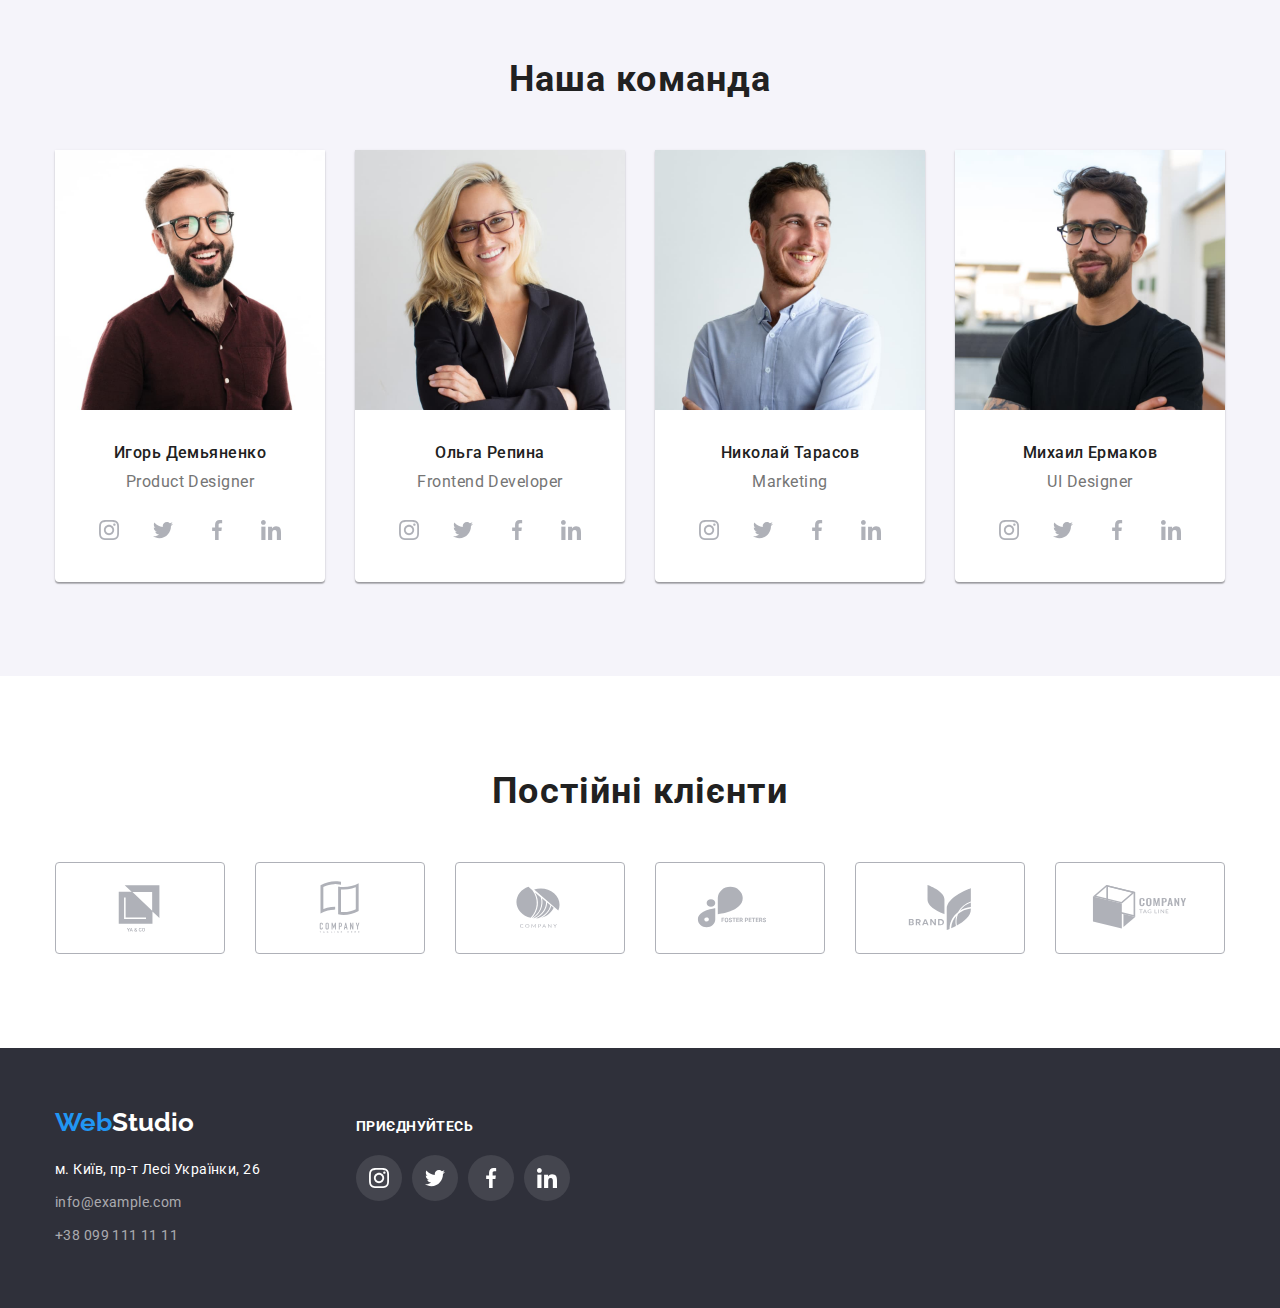
==== commit 59f8922e: "creat hw5" ====
--- a/index.html
+++ b/index.html
@@ -1,5 +1,5 @@
 <!DOCTYPE html>
-<html lang="ru">
+<html lang="uk">
 <head>
     <meta charset="UTF-8">
     <meta http-equiv="X-UA-Compatible" content="IE=edge">
@@ -58,7 +58,7 @@
         <!--Hero-->
         <section class="hero">
             <h1 class="title-hero">Ефективні рішення для <br> вашого бізнесу</h1>
-            <button type="button" class="button">
+            <button type="button" class="button" data-modal-open>
                 Замовити послугу
             </button>
           
@@ -403,6 +403,15 @@
         
 
     </footer>
-    
+    <div class="backdrop is-hidden" data-modal >
+        <div class="modal">
+            <button type="button" class="btn-modal" data-modal-close>
+               <svg class="icon-btn-modal" width="18" height="18">
+                <use href="./images/icons.svg#icon-close-modal" ></use>
+               </svg>
+            </button>
+        </div>
+    </div>
+   <script src="./js/modal.js"></script> 
 </body>
 </html>--- a/css/styles.css
+++ b/css/styles.css
@@ -18,6 +18,9 @@
 li{
     list-style: none;
 }
+button{
+    cursor: pointer;
+}
 .body {
     font-family: var(--primary-font);
     color:var(--primary-color);
@@ -98,14 +101,16 @@
 
 
 .link{
+    position: relative;
     text-decoration: none;
     font-family: var(--primary-font);
     font-size: 14px;
     font-weight: var(--medium-font);
     color: var(--primary-color);
-    
-}
-   .link:hover{
+    transition: color 250ms cubic-bezier(0.4, 0, 0.2, 1);
+}
+   .link:hover,
+   .link:focus{
     color: var(--accent-color);
 }   
 
@@ -117,14 +122,16 @@
     font-weight: var(--medium-font);
     color: var(--secondery-color);
     text-decoration: none;
+    transition: color 250ms cubic-bezier(0.4, 0, 0.2, 1), fill 250ms cubic-bezier(0.4, 0, 0.2, 1);
 }
 
 .icon {
     
-    fill: #757575;
+    fill: currentColor;
     margin-right: 10px;
 }
-.link-contact:hover{
+.link-contact:hover,
+.link-contact:focus{
     fill: var(--accent-color);
     color: var(--accent-color);
     
@@ -200,7 +207,6 @@
     font-weight: var(--bold-font);
     color: var(--primary-color);
     text-transform: uppercase;
-    margin-top: 30px;
     margin-bottom: 10px;
    
 }
@@ -223,6 +229,7 @@
     height: 120px;
     align-items: center;
     justify-content: center;
+    margin-bottom: 30px;
 }
 
    
@@ -344,27 +351,34 @@
     justify-content: center;
     
 }
+
+.item-social-page:not(:last-child){
+    margin-right: 10px;
+}
+
 .link-social-page {
     display: flex;
     align-items: center;
     justify-content: center;
     width: 44px;
     height: 44px;
+    color: #AFB1B8;
     background-color: #FFFFFF;
     border: 1px solid #fff;
     border-radius: 50% 50%;
-
+    transition: background-color 250ms cubic-bezier(0.4, 0, 0.2, 1), color 250ms cubic-bezier(0.4, 0, 0.2, 1);
 }
 
 .icon-social-page{
     
-    fill: #AFB1B8;
+    fill: currentColor;
     
 }
 .link-social-page:hover,
-:focus{
+.link-social-page:focus{
     background-color: var(--accent-color);
-    fill: #FFFFFF;
+    color: #ffffff;
+    
 }
 
 
@@ -402,19 +416,21 @@
     justify-content: center;
     width: 170px;
     height: 92px;
+    color: #AFB1B8;
     border: 1px solid #AFB1B8;
     border-radius: 4px;
-    
+    transition: border 250ms cubic-bezier(0.4, 0, 0.2, 1), color 250ms cubic-bezier(0.4, 0, 0.2, 1);
 }
 
 .clients-logo{
-    fill: #AFB1B8;
+    fill: currentColor;
 }
 
 .link-clients-logo:hover,
-:focus{
+.link-clients-logo:focus{
   border: 1px solid var(--accent-color);
-  fill: var(--accent-color);
+  color: var(--accent-color);
+  
 }
 
 /* Footer */
@@ -518,21 +534,75 @@
     background-color: rgba(255, 255, 255, 0.1);
     border: 1px solid transparent;
     border-radius: 50% 50%;
+    transition: background-color 250ms cubic-bezier(0.4, 0, 0.2, 1);
 }
 .item-social-footer:not(:last-child) {
     margin-right: 10px;
     
 }
-.link-footer-logo-social:hover,
-:focus{
+.link-footer-logo-social:hover, 
+.link-footer-logo-social:focus{
     background-color: var(--accent-color);
 }
 .footer-logo-social{
     fill:#ffffff;
 }
 
-
-
+.backdrop {
+    position: fixed;
+    top: 0;
+    left: 0;
+    width: 100%;
+    height: 100%;
+    background: rgba(0, 0, 0, 0.2);
+    z-index: 100;
+    transition: opacity 1000ms linear; 
+}
+.backdrop.is-hidden{
+    visibility: hidden;
+    opacity: 0;
+    pointer-events: none;
+    
+}
+
+.modal{
+    position: absolute;
+    top: 50%;
+    left: 50%;
+    transform: translate(-50%, -50%);
+    width: 528px;
+    height: 581px;
+    background-color: #FFFFFF;
+}
+
+.btn-modal{
+    position: absolute;
+    top: 8px;
+    right: 8px;
+    display: flex;
+    justify-content: center;
+    align-items: center;
+    width: 30px;
+    height: 30px;
+    background-color: transparent;
+    border: 1px solid rgba(0, 0, 0, 0.1);
+    border-radius: 50%;
+    padding: 0;
+    transition: border-color 250ms cubic-bezier(0.4, 0, 0.2, 1);
+    
+}
+.icon-btn-modal{
+    transition: fill 250ms cubic-bezier(0.4, 0, 0.2, 1);
+}
+.btn-modal:hover,
+.btn-modal:focus{
+    border: 1px solid var(--accent-color);
+    
+}
+.btn-modal:hover .icon-btn-modal,
+.btn-modal:focus .icon-btn-modal{
+    fill: var(--accent-color);
+}
 /*Portfolio*/
 
 .projects{
@@ -569,6 +639,7 @@
     border: none;
     border-radius: 4px;
     padding: 5px 20px 5px 20px;
+    transition: background-color 250ms cubic-bezier(0.4, 0, 0.2, 1), color 250ms cubic-bezier(0.4, 0, 0.2, 1),box-shadow 250ms cubic-bezier(0.4, 0, 0.2, 1);
     
 }
 .internal:hover{
@@ -598,9 +669,10 @@
  .link-projects{
     display: block;
     text-decoration: none;
+    transition: box-shadow 250ms cubic-bezier(0.4, 0, 0.2, 1);
 } 
 .link-projects:hover,
-:focus{
+.link-projects:focus{
     box-shadow: 3px 3px  rgba(0, 0, 0, 0.1);
 }
 
@@ -637,6 +709,47 @@
     margin: 0;
     
 }
+.list-img-wrapper{
+position: relative;
+overflow: hidden;
+}
+.overlay{
+position: absolute;
+left: 0;
+top: 0;
+height: 100%;
+width: 100%;
+margin: 0;
+padding: 63px 24px;
+transform: translate(0%, 100%);
+transition: transform 500ms linear;
+overflow: auto;
+font-family: var(--primary-font);
+font-size: var(--normal-font);
+font-size: 18px;
+line-height: 1.56;
+letter-spacing: 0.03em;
+color: #FFFFFF;
+background-color: rgba(33, 150, 243, 0.9);;
+}
+.item-projects:hover .overlay,
+.item-projects:focus .overlay{
+transform: translate(0, 0);
+
+}
 .current {
+    display: block;
     color: var(--accent-color);
-}+}
+ .current::after{
+    content: "";
+    display: block;
+    width: 100%;
+    height: 4px;
+    background-color: #2196F3;
+    border-radius: 2px;
+    position: absolute;
+    left: 0;
+    bottom: -200%;
+    
+}   
